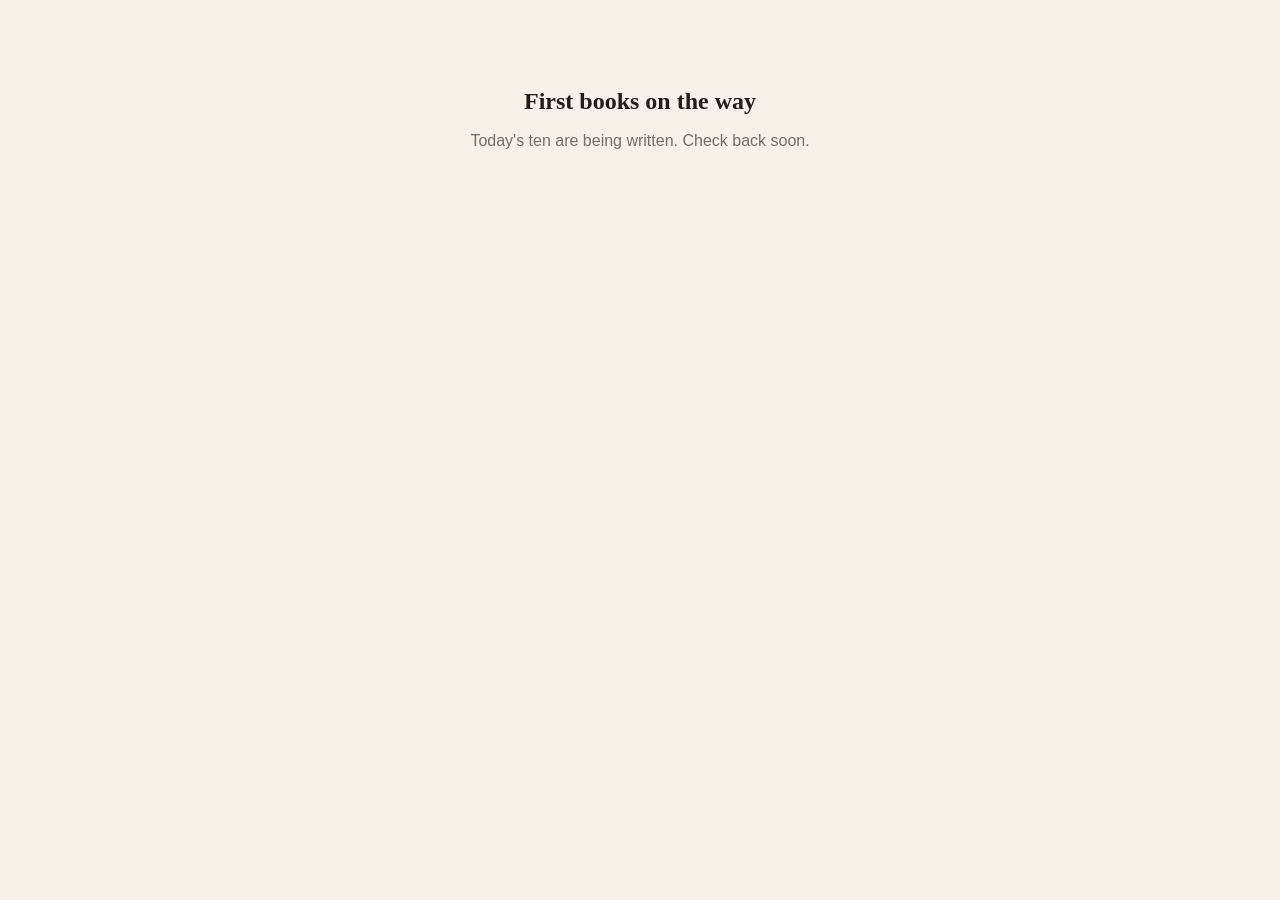
==== app/index.html @ 5c4c3684 "Daily Ten: ten 10-page book summaries a day Co-Authored-By: Claude Opus 5.5 <noreply@anthropic.com>" ====
<!doctype html>
<html lang="en">
<head>
  <meta charset="utf-8">
  <meta name="viewport" content="width=device-width, initial-scale=1, viewport-fit=cover">
  <meta name="theme-color" content="#f6f1e8" media="(prefers-color-scheme: light)">
  <meta name="theme-color" content="#17150f" media="(prefers-color-scheme: dark)">
  <meta name="apple-mobile-web-app-capable" content="yes">
  <meta name="apple-mobile-web-app-status-bar-style" content="default">
  <meta name="apple-mobile-web-app-title" content="Daily Ten">
  <title>Daily Ten</title>
  <link rel="manifest" href="manifest.webmanifest">
  <link rel="icon" href="icon.svg" type="image/svg+xml">
  <link rel="apple-touch-icon" href="icon-180.png">
  <link rel="stylesheet" href="style.css">
</head>
<body>
  <main id="view"></main>
  <script src="app.js"></script>
</body>
</html>
---- app/style.css ----
:root {
  --bg: #f6f1e8;
  --card: #fffcf6;
  --ink: #221d17;
  --muted: #776e63;
  --line: #e6dccd;
  --chip: #efe5d5;
  --accent: #7a3e2b;
  --serif: "New York", "Iowan Old Style", Georgia, serif;
  --sans: -apple-system, BlinkMacSystemFont, "Segoe UI", Roboto, sans-serif;
  --top: env(safe-area-inset-top);
  --bottom: env(safe-area-inset-bottom);
}
@media (prefers-color-scheme: dark) {
  :root {
    --bg: #17150f; --card: #211e18; --ink: #ede6da; --muted: #a39a8c;
    --line: #322d25; --chip: #2c2820; --accent: #e0a184;
  }
}
* { box-sizing: border-box; margin: 0; }
html, body { background: var(--bg); color: var(--ink); font-family: var(--sans); -webkit-font-smoothing: antialiased; }
button { font: inherit; color: inherit; background: none; border: 0; cursor: pointer; }
a { color: inherit; }

/* Home */
.home { max-width: 680px; margin: 0 auto; padding: calc(var(--top) + 22px) 18px calc(var(--bottom) + 40px); }
.masthead { display: flex; align-items: baseline; justify-content: space-between; margin-bottom: 4px; }
.brand { font-family: var(--serif); font-size: 30px; font-weight: 600; letter-spacing: -0.02em; }
.brand span { color: var(--accent); }
.archive-btn { text-decoration: none; font-size: 14px; color: var(--accent); font-weight: 500; }
.dateline { color: var(--muted); font-size: 14px; margin-bottom: 18px; }
.progress-line { height: 4px; background: var(--line); border-radius: 4px; margin-bottom: 22px; overflow: hidden; }
.progress-line i { display: block; height: 100%; background: var(--accent); border-radius: 4px; transition: width .3s; }

.book {
  display: flex; gap: 14px; padding: 14px; margin-bottom: 12px; background: var(--card);
  border: 1px solid var(--line); border-radius: 16px; text-decoration: none; position: relative;
}
.cover {
  flex: none; width: 68px; height: 102px; border-radius: 6px; overflow: hidden; position: relative;
  background: var(--tint, var(--chip)); box-shadow: 0 2px 8px rgba(0,0,0,.12);
  display: flex; align-items: center; justify-content: center; padding: 6px; text-align: center;
  font-family: var(--serif); font-size: 10px; line-height: 1.2; color: #2b241c;
}
.cover img { position: absolute; inset: 0; width: 100%; height: 100%; object-fit: cover; }
.book .info { min-width: 0; flex: 1; }
.genre { font-size: 11px; font-weight: 600; letter-spacing: .06em; text-transform: uppercase; color: var(--accent); }
.book h2 { font-family: var(--serif); font-size: 19px; line-height: 1.2; margin: 3px 0 2px; }
.author { font-size: 13px; color: var(--muted); }
.hook { font-size: 14px; line-height: 1.45; margin-top: 7px; color: var(--ink); opacity: .88;
  display: -webkit-box; -webkit-line-clamp: 3; -webkit-box-orient: vertical; overflow: hidden; }
.book .status { font-size: 12px; color: var(--muted); margin-top: 8px; font-variant-numeric: tabular-nums; }
.book.done { opacity: .62; }
.book.done .status { color: var(--accent); font-weight: 600; }
.empty { text-align: center; padding: 60px 10px; color: var(--muted); line-height: 1.6; }
.empty h2 { font-family: var(--serif); color: var(--ink); margin-bottom: 8px; }

.archive h3 { font-family: var(--serif); font-size: 18px; margin: 22px 0 8px; }
.archive a { display: block; padding: 9px 0; border-bottom: 1px solid var(--line); text-decoration: none; font-size: 15px; }
.archive a small { color: var(--muted); margin-left: 6px; }

/* Reader */
.reader { position: fixed; inset: 0; display: flex; flex-direction: column; background: var(--bg); }
.rbar {
  flex: none; display: flex; align-items: center; gap: 10px;
  padding: calc(var(--top) + 8px) 12px 8px; border-bottom: 1px solid var(--line);
}
.rbar .back { font-size: 26px; line-height: 1; padding: 2px 8px; color: var(--accent); }
.rbar .rtitle { flex: 1; min-width: 0; font-family: var(--serif); font-size: 16px; font-weight: 600; white-space: nowrap; overflow: hidden; text-overflow: ellipsis; }
.rbar .pno { font-size: 13px; color: var(--muted); font-variant-numeric: tabular-nums; }
.dots { flex: none; display: flex; gap: 4px; padding: 8px 16px 0; }
.dots i { flex: 1; height: 3px; border-radius: 3px; background: var(--line); transition: background .2s; }
.dots i.on { background: var(--accent); }

.pages {
  flex: 1; display: flex; overflow-x: auto; overflow-y: hidden; scroll-snap-type: x mandatory;
  scrollbar-width: none; overscroll-behavior-x: contain;
}
.pages::-webkit-scrollbar { display: none; }
.page { flex: none; width: 100%; height: 100%; scroll-snap-align: start; scroll-snap-stop: always; overflow-y: auto; -webkit-overflow-scrolling: touch; }
.page .in { max-width: 640px; margin: 0 auto; padding: 26px 22px calc(var(--bottom) + 48px); }
.page .num { font-size: 12px; letter-spacing: .08em; text-transform: uppercase; color: var(--accent); font-weight: 600; }
.page h2 { font-family: var(--serif); font-size: 27px; line-height: 1.18; letter-spacing: -0.01em; margin: 6px 0 18px; }
.page p { font-family: var(--serif); font-size: 18.5px; line-height: 1.62; margin-bottom: 16px; }
.page p strong { font-weight: 700; }
.takeaway {
  margin-top: 22px; padding: 14px 16px; border-left: 3px solid var(--accent); background: var(--card);
  border-radius: 0 10px 10px 0; font-size: 15.5px; line-height: 1.5;
}
.takeaway b { display: block; font-size: 11px; letter-spacing: .08em; text-transform: uppercase; color: var(--accent); margin-bottom: 4px; }
.swipe-hint { margin-top: 28px; font-size: 13px; color: var(--muted); text-align: center; }

.title-page .in { text-align: center; padding-top: 34px; }
.title-page .big-cover { width: 150px; height: 225px; margin: 0 auto 22px; font-size: 15px; padding: 14px; }
.title-page h1 { font-family: var(--serif); font-size: 32px; line-height: 1.15; letter-spacing: -0.02em; }
.title-page .by { color: var(--muted); margin: 8px 0 18px; font-size: 15px; }
.title-page .hook-big { font-family: var(--serif); font-size: 20px; line-height: 1.5; text-align: left; }
.title-page .meta { display: flex; gap: 8px; justify-content: center; flex-wrap: wrap; margin: 18px 0; }
.chip { font-size: 12.5px; padding: 5px 11px; border-radius: 999px; background: var(--chip); color: var(--muted); }
.title-page .for { font-size: 15px; color: var(--muted); line-height: 1.5; text-align: left; margin-top: 10px; }

.end-page h3 { font-family: var(--serif); font-size: 19px; margin: 24px 0 10px; }
.end-page ul { padding-left: 20px; }
.end-page li { font-family: var(--serif); font-size: 17px; line-height: 1.55; margin-bottom: 8px; }
.end-page .verdict { font-family: var(--serif); font-size: 17.5px; line-height: 1.6; }
.actions { display: flex; flex-direction: column; gap: 10px; margin-top: 30px; }
.btn { display: block; text-align: center; padding: 14px; border-radius: 12px; font-weight: 600; font-size: 15px; text-decoration: none; }
.btn.primary { background: var(--accent); color: var(--bg); }
.btn.ghost { border: 1px solid var(--line); }
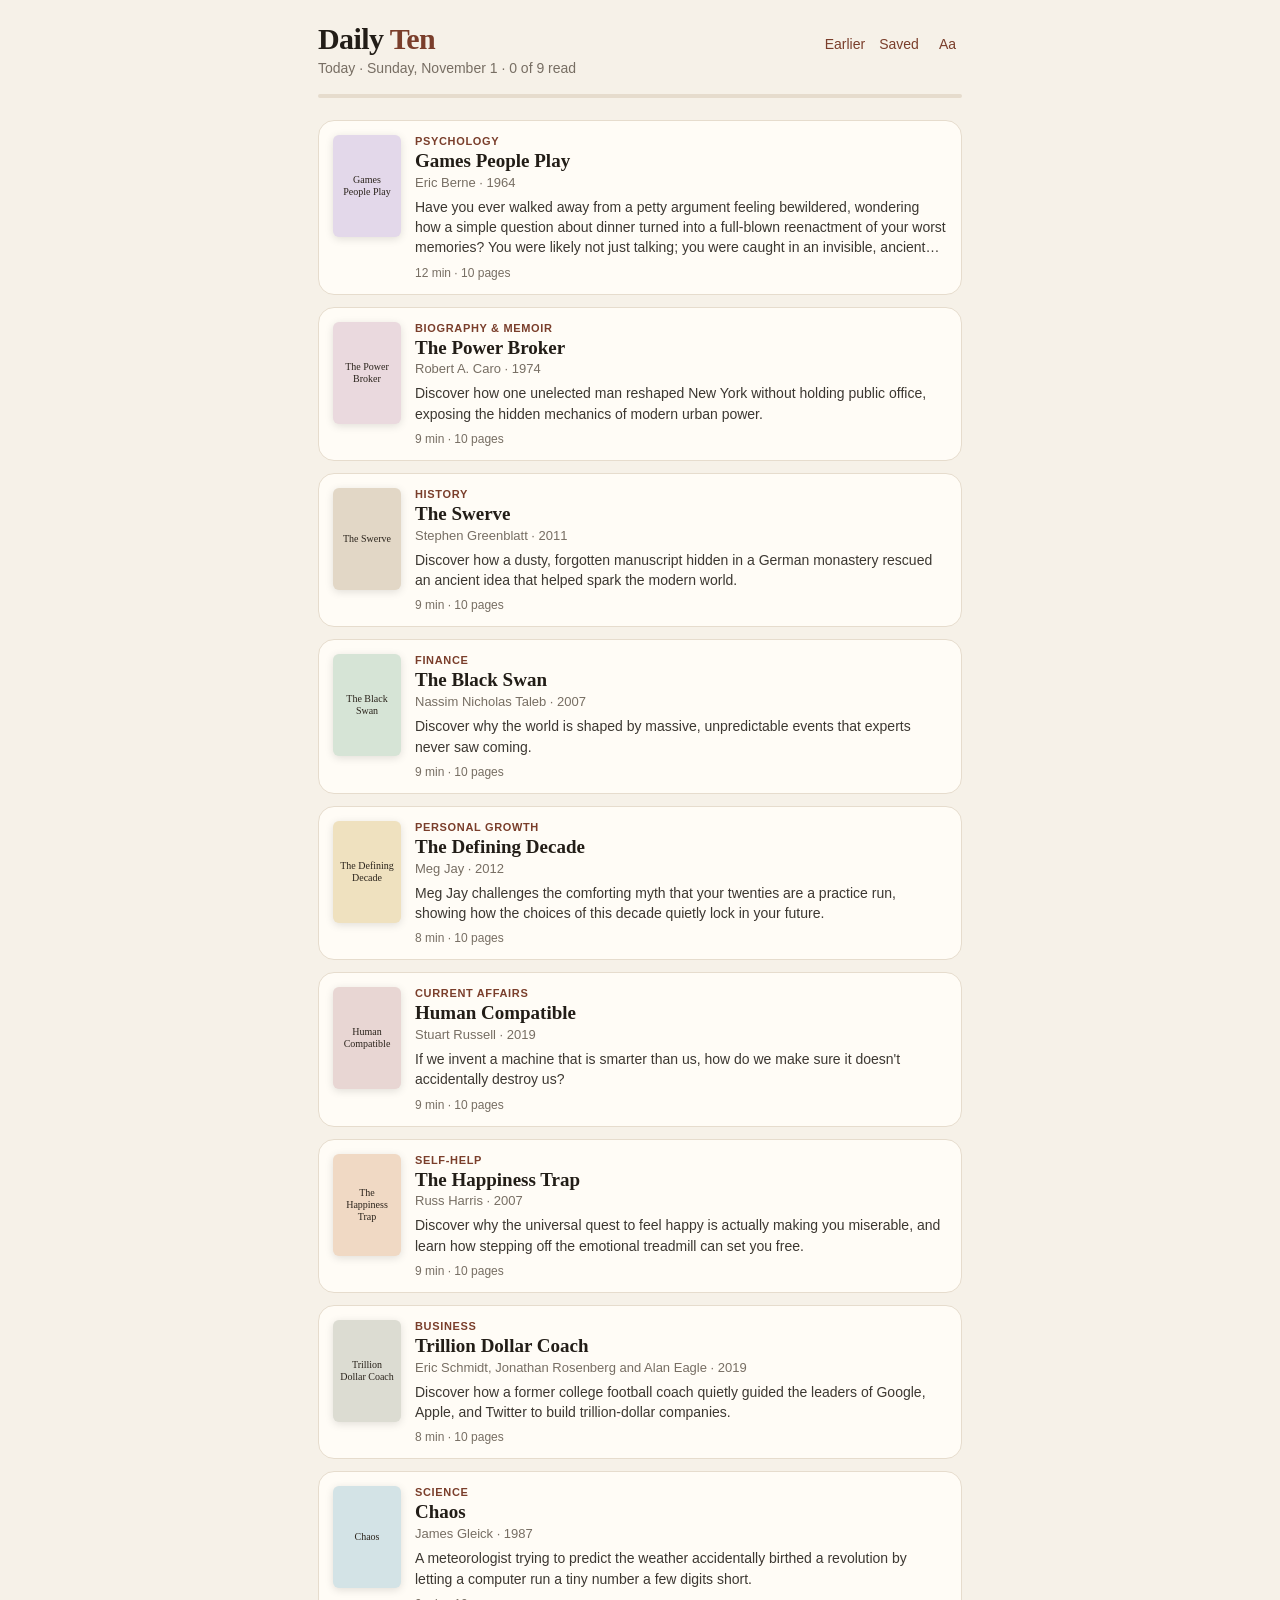
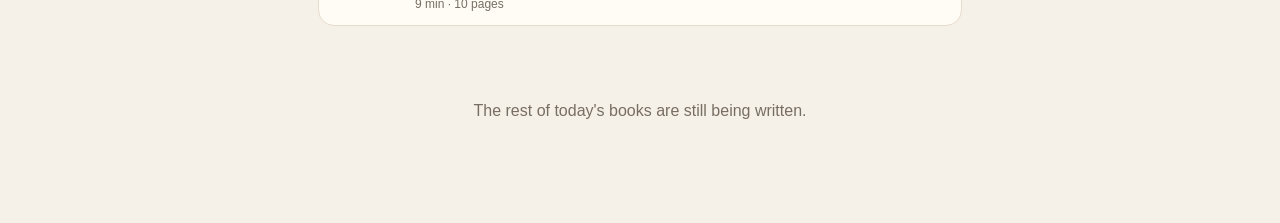
==== commit 8fac36f3: "Reader settings, bookmarks, dictionary and finish celebration Text size, typeface and light/dark the" ====
--- a/app/index.html
+++ b/app/index.html
@@ -3,8 +3,12 @@
 <head>
   <meta charset="utf-8">
   <meta name="viewport" content="width=device-width, initial-scale=1, viewport-fit=cover">
-  <meta name="theme-color" content="#f6f1e8" media="(prefers-color-scheme: light)">
-  <meta name="theme-color" content="#17150f" media="(prefers-color-scheme: dark)">
+  <meta name="theme-color" content="#f6f1e8">
+  <script>
+    // Apply saved theme, typeface and size before first paint
+    try { const p = JSON.parse(localStorage.getItem("dt:prefs") || "{}"), r = document.documentElement;
+      r.dataset.theme = p.theme || "auto"; r.dataset.font = p.font || "serif"; r.style.setProperty("--scale", p.size || 1); } catch {}
+  </script>
   <meta name="apple-mobile-web-app-capable" content="yes">
   <meta name="apple-mobile-web-app-status-bar-style" content="default">
   <meta name="apple-mobile-web-app-title" content="Daily Ten">
--- a/app/style.css
+++ b/app/style.css
@@ -8,15 +8,27 @@
   --accent: #7a3e2b;
   --serif: "New York", "Iowan Old Style", Georgia, serif;
   --sans: -apple-system, BlinkMacSystemFont, "Segoe UI", Roboto, sans-serif;
+  --read: var(--serif);
+  --scale: 1;
   --top: env(safe-area-inset-top);
   --bottom: env(safe-area-inset-bottom);
+  color-scheme: light;
 }
 @media (prefers-color-scheme: dark) {
-  :root {
+  :root:not([data-theme=light]) {
     --bg: #17150f; --card: #211e18; --ink: #ede6da; --muted: #a39a8c;
-    --line: #322d25; --chip: #2c2820; --accent: #e0a184;
+    --line: #322d25; --chip: #2c2820; --accent: #e0a184; color-scheme: dark;
   }
 }
+:root[data-theme=dark] {
+  --bg: #17150f; --card: #211e18; --ink: #ede6da; --muted: #a39a8c;
+  --line: #322d25; --chip: #2c2820; --accent: #e0a184; color-scheme: dark;
+}
+/* Reading typefaces: all ship with iOS/macOS, with Georgia as the fallback elsewhere */
+:root[data-font=charter], .f-charter { --read: Charter, "Bitstream Charter", "Sitka Text", Georgia, serif; }
+:root[data-font=palatino], .f-palatino { --read: Palatino, "Palatino Linotype", "Book Antiqua", Georgia, serif; }
+:root[data-font=sans], .f-sans { --read: var(--sans); }
+.f-serif { --read: var(--serif); }
 * { box-sizing: border-box; margin: 0; }
 html, body { background: var(--bg); color: var(--ink); font-family: var(--sans); -webkit-font-smoothing: antialiased; }
 button { font: inherit; color: inherit; background: none; border: 0; cursor: pointer; }
@@ -27,6 +39,7 @@
 .masthead { display: flex; align-items: baseline; justify-content: space-between; margin-bottom: 4px; }
 .brand { font-family: var(--serif); font-size: 30px; font-weight: 600; letter-spacing: -0.02em; }
 .brand span { color: var(--accent); }
+.links { display: flex; gap: 14px; align-items: baseline; }
 .archive-btn { text-decoration: none; font-size: 14px; color: var(--accent); font-weight: 500; }
 .dateline { color: var(--muted); font-size: 14px; margin-bottom: 18px; }
 .progress-line { height: 4px; background: var(--line); border-radius: 4px; margin-bottom: 22px; overflow: hidden; }
@@ -80,30 +93,83 @@
 .page { flex: none; width: 100%; height: 100%; scroll-snap-align: start; scroll-snap-stop: always; overflow-y: auto; -webkit-overflow-scrolling: touch; }
 .page .in { max-width: 640px; margin: 0 auto; padding: 26px 22px calc(var(--bottom) + 48px); }
 .page .num { font-size: 12px; letter-spacing: .08em; text-transform: uppercase; color: var(--accent); font-weight: 600; }
-.page h2 { font-family: var(--serif); font-size: 27px; line-height: 1.18; letter-spacing: -0.01em; margin: 6px 0 18px; }
-.page p { font-family: var(--serif); font-size: 18.5px; line-height: 1.62; margin-bottom: 16px; }
+.page h2 { font-family: var(--read); font-size: calc(27px * var(--scale)); line-height: 1.18; letter-spacing: -0.01em; margin: 6px 0 18px; }
+.page p { font-family: var(--read); font-size: calc(18.5px * var(--scale)); line-height: 1.62; margin-bottom: 16px; }
 .page p strong { font-weight: 700; }
 .takeaway {
   margin-top: 22px; padding: 14px 16px; border-left: 3px solid var(--accent); background: var(--card);
-  border-radius: 0 10px 10px 0; font-size: 15.5px; line-height: 1.5;
+  border-radius: 0 10px 10px 0; font-size: calc(15.5px * var(--scale)); line-height: 1.5;
 }
 .takeaway b { display: block; font-size: 11px; letter-spacing: .08em; text-transform: uppercase; color: var(--accent); margin-bottom: 4px; }
 .swipe-hint { margin-top: 28px; font-size: 13px; color: var(--muted); text-align: center; }
 
 .title-page .in { text-align: center; padding-top: 34px; }
 .title-page .big-cover { width: 150px; height: 225px; margin: 0 auto 22px; font-size: 15px; padding: 14px; }
-.title-page h1 { font-family: var(--serif); font-size: 32px; line-height: 1.15; letter-spacing: -0.02em; }
+.title-page h1 { font-family: var(--read); font-size: 32px; line-height: 1.15; letter-spacing: -0.02em; }
 .title-page .by { color: var(--muted); margin: 8px 0 18px; font-size: 15px; }
-.title-page .hook-big { font-family: var(--serif); font-size: 20px; line-height: 1.5; text-align: left; }
+.title-page .hook-big { font-family: var(--read); font-size: calc(20px * var(--scale)); line-height: 1.5; text-align: left; }
 .title-page .meta { display: flex; gap: 8px; justify-content: center; flex-wrap: wrap; margin: 18px 0; }
 .chip { font-size: 12.5px; padding: 5px 11px; border-radius: 999px; background: var(--chip); color: var(--muted); }
 .title-page .for { font-size: 15px; color: var(--muted); line-height: 1.5; text-align: left; margin-top: 10px; }
 
-.end-page h3 { font-family: var(--serif); font-size: 19px; margin: 24px 0 10px; }
+.end-page h3 { font-family: var(--read); font-size: 19px; margin: 24px 0 10px; }
 .end-page ul { padding-left: 20px; }
-.end-page li { font-family: var(--serif); font-size: 17px; line-height: 1.55; margin-bottom: 8px; }
-.end-page .verdict { font-family: var(--serif); font-size: 17.5px; line-height: 1.6; }
+.end-page li { font-family: var(--read); font-size: calc(17px * var(--scale)); line-height: 1.55; margin-bottom: 8px; }
+.end-page .verdict { font-family: var(--read); font-size: calc(17.5px * var(--scale)); line-height: 1.6; }
 .actions { display: flex; flex-direction: column; gap: 10px; margin-top: 30px; }
 .btn { display: block; text-align: center; padding: 14px; border-radius: 12px; font-weight: 600; font-size: 15px; text-decoration: none; }
 .btn.primary { background: var(--accent); color: var(--bg); }
 .btn.ghost { border: 1px solid var(--line); }
+
+/* Reader bar buttons */
+.rbar .ibtn { padding: 4px 6px; color: var(--accent); display: flex; align-items: center; font-weight: 600; font-size: 15px; }
+.rbar .ibtn svg { width: 20px; height: 20px; }
+.rbar .bm.on svg { fill: currentColor; }
+
+/* Settings sheet */
+.sheet-wrap { position: fixed; inset: 0; z-index: 40; background: rgba(0,0,0,.35); display: flex; align-items: flex-end; justify-content: center; }
+.sheet {
+  width: 100%; max-width: 560px; background: var(--card); color: var(--ink); border-radius: 18px 18px 0 0;
+  padding: 18px 18px calc(var(--bottom) + 18px); display: flex; flex-direction: column; gap: 16px;
+}
+.sheet .row { display: flex; align-items: center; justify-content: space-between; gap: 12px; }
+.sheet .row.col { flex-direction: column; align-items: stretch; gap: 8px; }
+.sheet .row > span { font-size: 13px; font-weight: 600; color: var(--muted); text-transform: uppercase; letter-spacing: .06em; }
+.seg { display: flex; align-items: center; gap: 6px; }
+.seg button { flex: 1; padding: 10px 6px; white-space: nowrap; border-radius: 10px; background: var(--chip); font-size: 15px; }
+.seg button.on { background: var(--accent); color: var(--bg); }
+.seg output { min-width: 52px; text-align: center; font-variant-numeric: tabular-nums; color: var(--muted); }
+.seg .f-serif, .seg .f-charter, .seg .f-palatino, .seg .f-sans { font-family: var(--read); font-size: 16px; }
+.preview { font-family: var(--read); font-size: calc(18.5px * var(--scale)); line-height: 1.5; padding: 4px 2px; }
+
+/* Bookmarks list */
+.saved a.item { display: flex; gap: 12px; align-items: flex-start; padding: 12px 0; border-bottom: 1px solid var(--line); text-decoration: none; }
+.saved .item div { flex: 1; min-width: 0; }
+.saved .item b { display: block; font-family: var(--serif); font-size: 17px; }
+.saved .item small { color: var(--muted); font-size: 13px; }
+.saved .item .pt { font-size: 14.5px; margin-top: 2px; }
+.saved .rm { color: var(--muted); font-size: 22px; line-height: 1; padding: 0 4px; }
+
+/* Dictionary card */
+.dict {
+  position: fixed; left: 12px; right: 12px; bottom: calc(var(--bottom) + 12px); z-index: 30; max-width: 560px; margin: 0 auto;
+  background: var(--card); border: 1px solid var(--line); border-radius: 14px; padding: 14px 16px; max-height: 40vh; overflow-y: auto;
+  box-shadow: 0 8px 30px rgba(0,0,0,.18); font-size: 15px; line-height: 1.45;
+}
+.dict .w { font-family: var(--serif); font-size: 20px; font-weight: 600; }
+.dict .ph { color: var(--muted); margin-left: 6px; }
+.dict .pos { font-style: italic; color: var(--accent); margin-top: 8px; font-size: 13.5px; }
+.dict ol { padding-left: 20px; margin-top: 2px; }
+.dict .muted { color: var(--muted); margin-top: 6px; }
+.dict .x { position: absolute; top: 8px; right: 10px; font-size: 22px; color: var(--muted); }
+
+/* Finish celebration */
+.confetti { position: fixed; inset: 0; width: 100%; height: 100%; pointer-events: none; z-index: 60; }
+.cheer {
+  text-align: center; padding: 18px 14px; margin-bottom: 18px; border-radius: 14px; background: var(--chip);
+  animation: pop .5s cubic-bezier(.2,1.4,.4,1);
+}
+.cheer b { display: block; font-family: var(--serif); font-size: 24px; color: var(--accent); margin-bottom: 4px; }
+.cheer span { font-size: 14.5px; color: var(--muted); }
+@keyframes pop { from { transform: scale(.85); opacity: 0; } to { transform: none; opacity: 1; } }
+@media (prefers-reduced-motion: reduce) { .cheer { animation: none; } }
